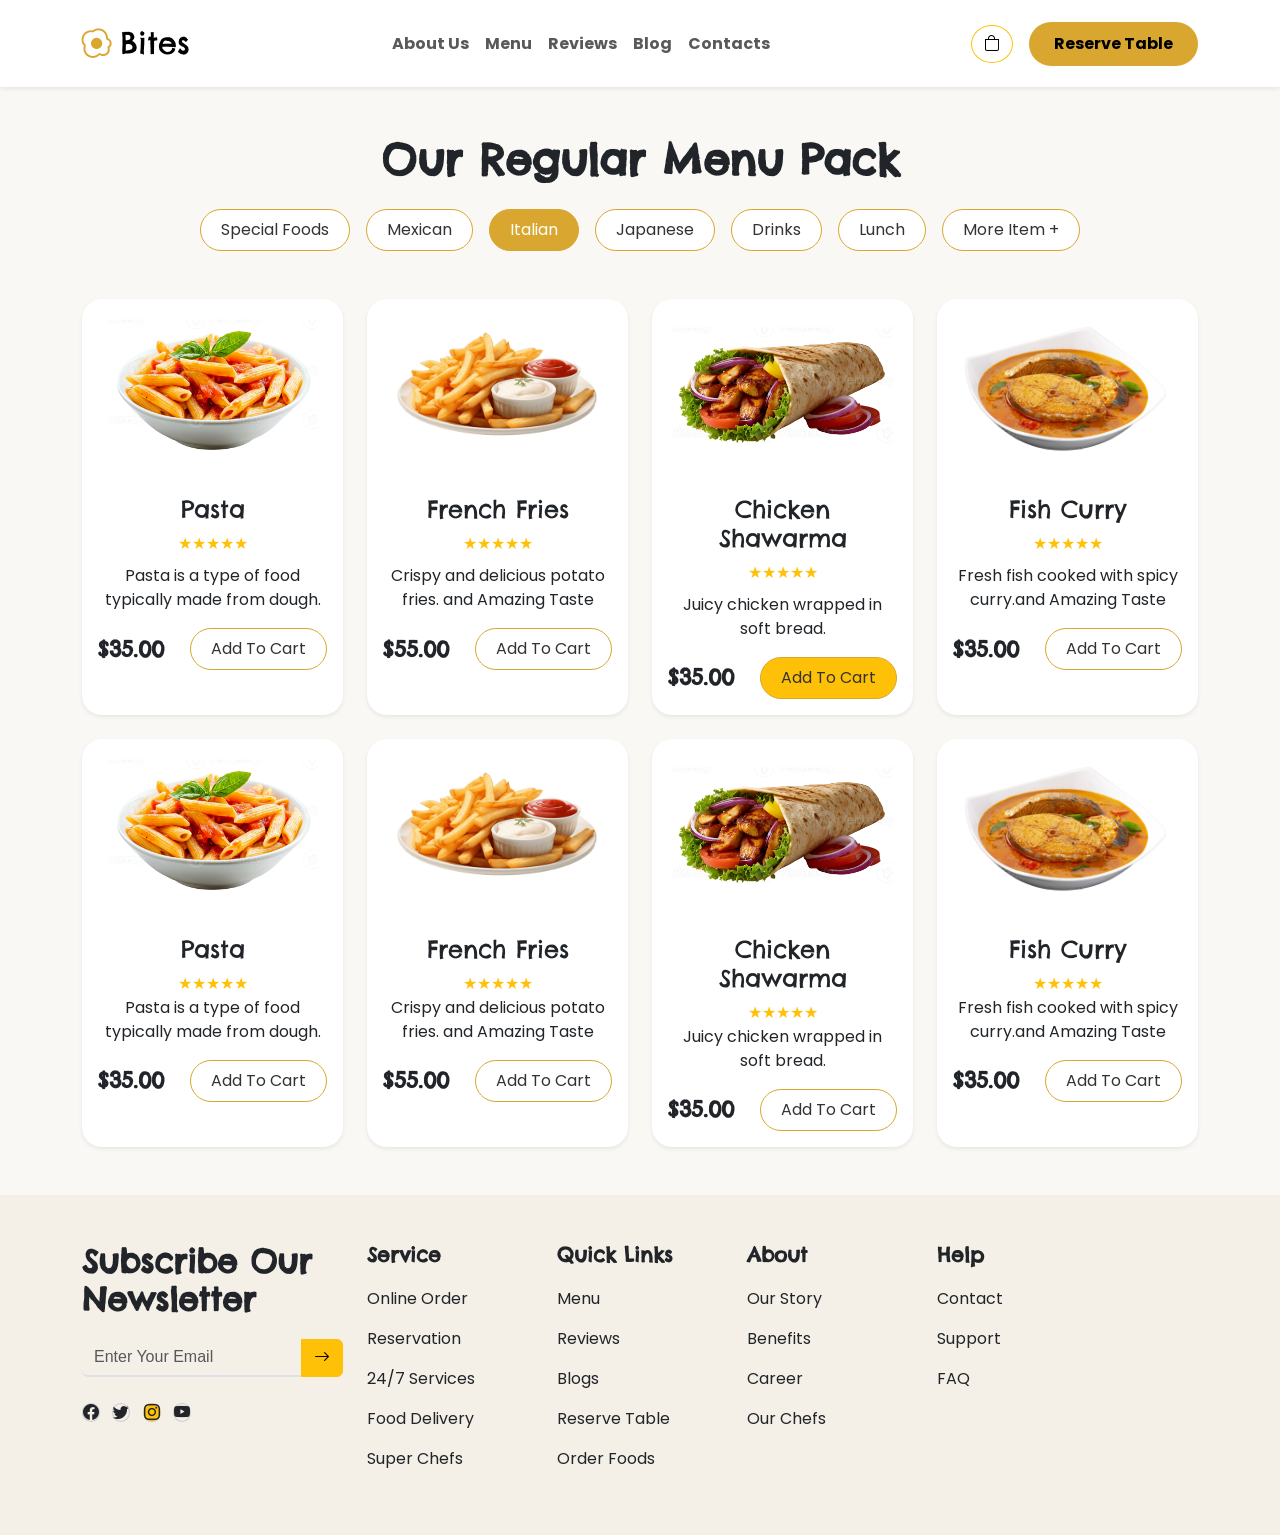
==== BOOTSTRAP/Bootstrap-Final-Exam/index.html @ 962e3583 "Add files via upload" ====
<!DOCTYPE html>
<html lang="en">

<head>
    <meta charset="UTF-8">
    <meta name="viewport" content="width=device-width, initial-scale=1.0">

    <title>Bites Food Menu</title>

    <link rel="preconnect" href="https://fonts.googleapis.com">
    <link rel="preconnect" href="https://fonts.gstatic.com" crossorigin>
    <link
        href="https://fonts.googleapis.com/css2?family=Chelsea+Market&family=Poppins:ital,wght@0,100;0,200;0,300;0,400;0,500;0,600;0,700;0,800;0,900;1,100;1,200;1,300;1,400;1,500;1,600;1,700;1,800;1,900&display=swap"
        rel="stylesheet">
    <link href="https://cdn.jsdelivr.net/npm/bootstrap@5.3.3/dist/css/bootstrap.min.css" rel="stylesheet">
    <link rel="stylesheet" href="https://cdn.jsdelivr.net/npm/bootstrap-icons@1.11.3/font/bootstrap-icons.min.css">

    <style>
        body {
            background: #faf8f4;
            font-family: sans-serif;
        }

        .navbar-brand {
            font-size: 30px;
            font-weight: 700;
        }

        .fnt {
            font-family: "Poppins", sans-serif;
            font-style: normal;
        }

        .chelsea-market-regular {
            font-family: "Chelsea Market", system-ui;
            font-weight: 400;
            font-style: normal;
        }

        .logo-icon {
            color: #d9a72f;
        }

        .main-btn {
            background: #d9a72f;
            border: none;
            color: #fff;
            border-radius: 30px;
            padding: 10px 25px;
        }

        .main-btn:hover {
            background: #c69522;
        }

        .section-title {
            font-size: 42px;
            font-weight: 700;
        }

        .filter-btn {
            border: 1px solid #d9a72f;
            color: #333;
            border-radius: 50px;
            padding: 8px 20px;
            background: white;
        }

        .active-btn {
            background: #d9a72f;
            color: white;
        }

        .food-card {
            border: none;
            border-radius: 20px;
            overflow: hidden;
            transition: .4s;
        }

        .food-card:hover {
            transform: translateY(-8px);
        }

        .food-card img {
            height: 180px;
            object-fit: contain;
            padding: 20px;
        }

        .rating {
            color: #ffc107;
        }

        .price {
            font-size: 22px;
            font-weight: bold;
        }

        .cart-btn {
            border-radius: 30px;
        }

        .footer {
            background: #f4efe7;
        }

        .footer h5 {
            font-weight: 700;
            margin-bottom: 20px;
        }

        .social i {
            width: 40px;
            height: 40px;
            line-height: 40px;
            border: 1px solid #ccc;
            border-radius: 50%;
            text-align: center;
            margin-right: 8px;
            cursor: pointer;
        }

        .card h4,
        span {
            font-family: "Chelsea Market", system-ui;
            font-weight: 400;
            font-style: normal;
        }

        .card p,
        button {
            font-family: "Poppins", sans-serif;
            font-style: normal;
        }

        footer p {
            font-family: "Poppins", sans-serif;
            font-style: normal;
        }
    </style>

</head>

<body>

    <!-- NAVBAR -->

    <nav class="navbar navbar-expand-lg bg-white py-3 shadow-sm">
        <div class="container">

            <a href="#" class="navbar-brand">
                <i class="bi bi-egg-fried logo-icon"></i>
                <span class="chelsea-market-regular">Bites</span>
            </a>

            <button class="navbar-toggler" data-bs-toggle="collapse" data-bs-target="#menu">
                <span class="navbar-toggler-icon"></span>
            </button>

            <div class="fnt collapse navbar-collapse gap-3" id="menu">

                <ul class="navbar-nav mx-auto">
                    <li class="nav-item"><a href="#" class="nav-link fw-bold">About Us</a></li>
                    <li class="nav-item"><a href="#" class="nav-link fw-bold"">Menu</a></li>
                    <li class=" nav-item"><a href="#" class="nav-link fw-bold"">Reviews</a></li>
                    <li class=" nav-item"><a href="#" class="nav-link fw-bold"">Blog</a></li>
                    <li class=" nav-item"><a href="#" class="nav-link fw-bold"">Contacts</a></li>
                </ul>

                <div class=" d-flex align-items-center gap-3">

                                        <button class="btn btn-outline-warning rounded-circle">
                                            <i class="bi bi-bag" style="color: black;"></i>
                                        </button>

                                        <button class="main-btn fw-bold" style="color: black;">
                                            Reserve Table
                                        </button>

            </div>

        </div>

        </div>
    </nav>

    <!-- TITLE -->

    <section class="py-5">
        <div class="container text-center">

            <h1 class="section-title mb-4 chelsea-market-regular">
                Our Regular Menu Pack
            </h1>

            <div class="d-flex flex-wrap justify-content-center gap-3 mb-5 fnt">

                <button class="filter-btn">Special Foods</button>
                <button class="filter-btn">Mexican</button>
                <button class="filter-btn active-btn">Italian</button>
                <button class="filter-btn">Japanese</button>
                <button class="filter-btn">Drinks</button>
                <button class="filter-btn">Lunch</button>
                <button class="filter-btn">More Item +</button>

            </div>

            <!-- MENU GRID -->

            <div class="row g-4">

                <!-- CARD 1 -->

                <div class="col-lg-3 col-md-6">
                    <div class="card food-card shadow-sm h-100">

                        <img src="./assets/images/pasta.webp" alt="">

                        <div class="card-body">

                            <h4>Pasta</h4>

                            <div class="rating mb-2">
                                ★★★★★
                            </div>

                            <p>
                                Pasta is a type of food typically made from dough.
                            </p>

                            <div class="d-flex justify-content-between align-items-center">

                                <span class="price">$35.00</span>

                                <button class="filter-btn">
                                    Add To Cart
                                </button>

                            </div>

                        </div>
                    </div>
                </div>

                <!-- CARD 2 -->

                <div class="col-lg-3 col-md-6">
                    <div class="card food-card shadow-sm h-100">

                        <img src="./assets/images/french.webp">

                        <div class="card-body">

                            <h4>French Fries</h4>

                            <div class="rating mb-2">
                                ★★★★★
                            </div>

                            <p>
                                Crispy and delicious potato fries. and Amazing Taste
                            </p>

                            <div class="d-flex justify-content-between align-items-center">

                                <span class="price">$55.00</span>

                                <button class="filter-btn">
                                    Add To Cart
                                </button>

                            </div>

                        </div>
                    </div>
                </div>

                <!-- CARD 3 -->

                <div class="col-lg-3 col-md-6">
                    <div class="card food-card shadow-sm h-100">

                        <img src="./assets/images/chicken.webp">

                        <div class="card-body">

                            <h4>Chicken Shawarma</h4>

                            <div class="rating mb-2">
                                ★★★★★
                            </div>

                            <p>
                                Juicy chicken wrapped in soft bread.
                            </p>

                            <div class="d-flex justify-content-between align-items-center">

                                <span class="price">$35.00</span>

                                <button class="filter-btn bg-warning">
                                    Add To Cart
                                </button>

                            </div>

                        </div>
                    </div>
                </div>

                <!-- CARD 4 -->

                <div class="col-lg-3 col-md-6">
                    <div class="card food-card shadow-sm h-100">

                        <img src="./assets/images/fish.png">

                        <div class="card-body">

                            <h4>Fish Curry</h4>

                            <div class="rating mb-2">
                                ★★★★★
                            </div>

                            <p>
                                Fresh fish cooked with spicy curry.and Amazing Taste
                            </p>

                            <div class="d-flex justify-content-between align-items-center">

                                <span class="price">$35.00</span>

                                <button class="filter-btn">
                                    Add To Cart
                                </button>

                            </div>

                        </div>
                    </div>
                </div>

                <!-- SECOND ROW -->

                <div class="col-lg-3 col-md-6">
                    <div class="card food-card shadow-sm h-100">

                        <img src="./assets/images/pasta.webp">

                        <div class="card-body">

                            <h4>Pasta</h4>

                            <div class="rating">★★★★★</div>

                            <p>Pasta is a type of food typically made from dough.</p>

                            <div class="d-flex justify-content-between align-items-center">
                                <span class="price">$35.00</span>
                                <button class="filter-btn">Add To Cart</button>
                            </div>

                        </div>
                    </div>
                </div>

                <div class="col-lg-3 col-md-6">
                    <div class="card food-card shadow-sm h-100">

                        <img src="./assets/images/french.webp">

                        <div class="card-body">

                            <h4>French Fries</h4>

                            <div class="rating">★★★★★</div>

                            <p>Crispy and delicious potato fries. and Amazing Taste</p>

                            <div class="d-flex justify-content-between align-items-center">
                                <span class="price">$55.00</span>
                                <button class="filter-btn">Add To Cart</button>
                            </div>

                        </div>
                    </div>
                </div>

                <div class="col-lg-3 col-md-6">
                    <div class="card food-card shadow-sm h-100">

                        <img src="./assets/images/chicken.webp">

                        <div class="card-body">

                            <h4>Chicken Shawarma</h4>

                            <div class="rating">★★★★★</div>

                            <p>Juicy chicken wrapped in soft bread.</p>

                            <div class="d-flex justify-content-between align-items-center">
                                <span class="price">$35.00</span>
                                <button class="filter-btn">Add To Cart</button>
                            </div>

                        </div>
                    </div>
                </div>

                <div class="col-lg-3 col-md-6">
                    <div class="card food-card shadow-sm h-100">

                        <img src="./assets/images/fish.png">

                        <div class="card-body">

                            <h4>Fish Curry</h4>

                            <div class="rating">★★★★★</div>

                            <p>Fresh fish cooked with spicy curry.and Amazing Taste</p>

                            <div class="d-flex justify-content-between align-items-center">
                                <span class="price">$35.00</span>
                                <button class="filter-btn">Add To Cart</button>
                            </div>

                        </div>
                    </div>
                </div>

            </div>

        </div>
    </section>

    <!-- FOOTER -->

    <footer class="footer py-5">
        <div class="container">

            <div class="row gy-4">

                <div class="col-lg-3">

                    <h5 class="chelsea-market-regular fs-2">Subscribe Our Newsletter</h5>

                    <div class="input-group mb-3 bg-transparent">

                        <input type="email" class=" bg-transparent form-control border-2 border-start-0 border-end-0 border-top-0" placeholder="Enter Your Email">

                        <button class="btn btn-warning">
                            <i class="bi bi-arrow-right"></i>
                        </button>

                    </div>

                    <div class="social">

                        <i class="bi bi-facebook"></i>
                        <i class="bi bi-twitter"></i>
                        <i class="bi bi-instagram bg-warning"></i>
                        <i class="bi bi-youtube"></i>

                    </div>

                </div>

                <div class="col-lg-2 col-sm-3">
                    <h5 class="chelsea-market-regular">Service</h5>
                    <p>Online Order</p>
                    <p>Reservation</p>
                    <p>24/7 Services</p>
                    <p>Food Delivery</p>
                    <p>Super Chefs</p>
                </div>

                <div class="col-lg-2 col-sm-3">
                    <h5 class="chelsea-market-regular">Quick Links</h5>
                    <p>Menu</p>
                    <p>Reviews</p>
                    <p>Blogs</p>
                    <p>Reserve Table</p>
                    <p>Order Foods</p>
                </div>

                <div class="col-lg-2 col-sm-3">
                    <h5 class="chelsea-market-regular">About</h5>
                    <p>Our Story</p>
                    <p>Benefits</p>
                    <p>Career</p>
                    <p>Our Chefs</p>
                </div>

                <div class="col-lg-2 col-sm-3">
                    <h5 class="chelsea-market-regular">Help</h5>
                    <p>Contact</p>
                    <p>Support</p>
                    <p>FAQ</p>
                </div>

            </div>

        </div>
    </footer>

    <script src="https://cdn.jsdelivr.net/npm/bootstrap@5.3.3/dist/js/bootstrap.bundle.min.js"></script>

</body>

</html>
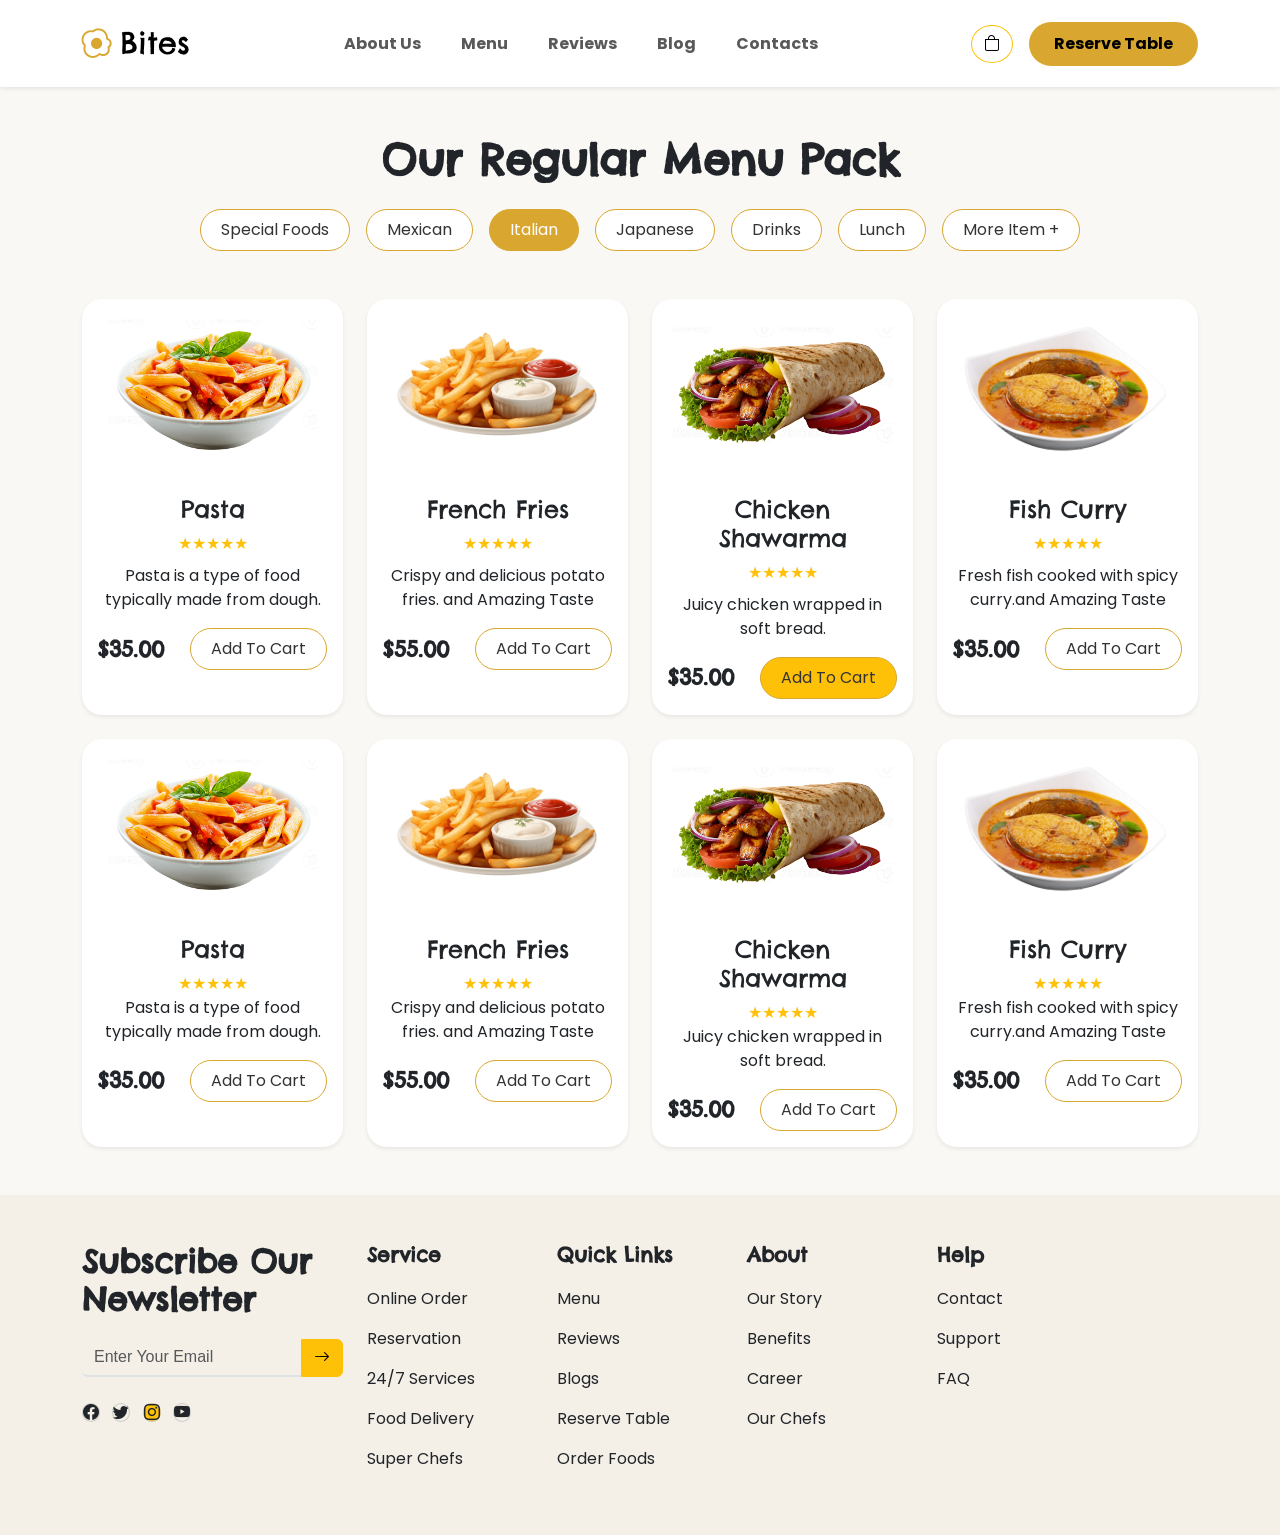
==== commit 9f673f24: "Update index.html" ====
--- a/BOOTSTRAP/Bootstrap-Final-Exam/index.html
+++ b/BOOTSTRAP/Bootstrap-Final-Exam/index.html
@@ -160,7 +160,7 @@
 
             <div class="fnt collapse navbar-collapse gap-3" id="menu">
 
-                <ul class="navbar-nav mx-auto">
+                <ul class="navbar-nav mx-auto gap-4">
                     <li class="nav-item"><a href="#" class="nav-link fw-bold">About Us</a></li>
                     <li class="nav-item"><a href="#" class="nav-link fw-bold"">Menu</a></li>
                     <li class=" nav-item"><a href="#" class="nav-link fw-bold"">Reviews</a></li>
@@ -511,4 +511,4 @@
 
 </body>
 
-</html>+</html>
